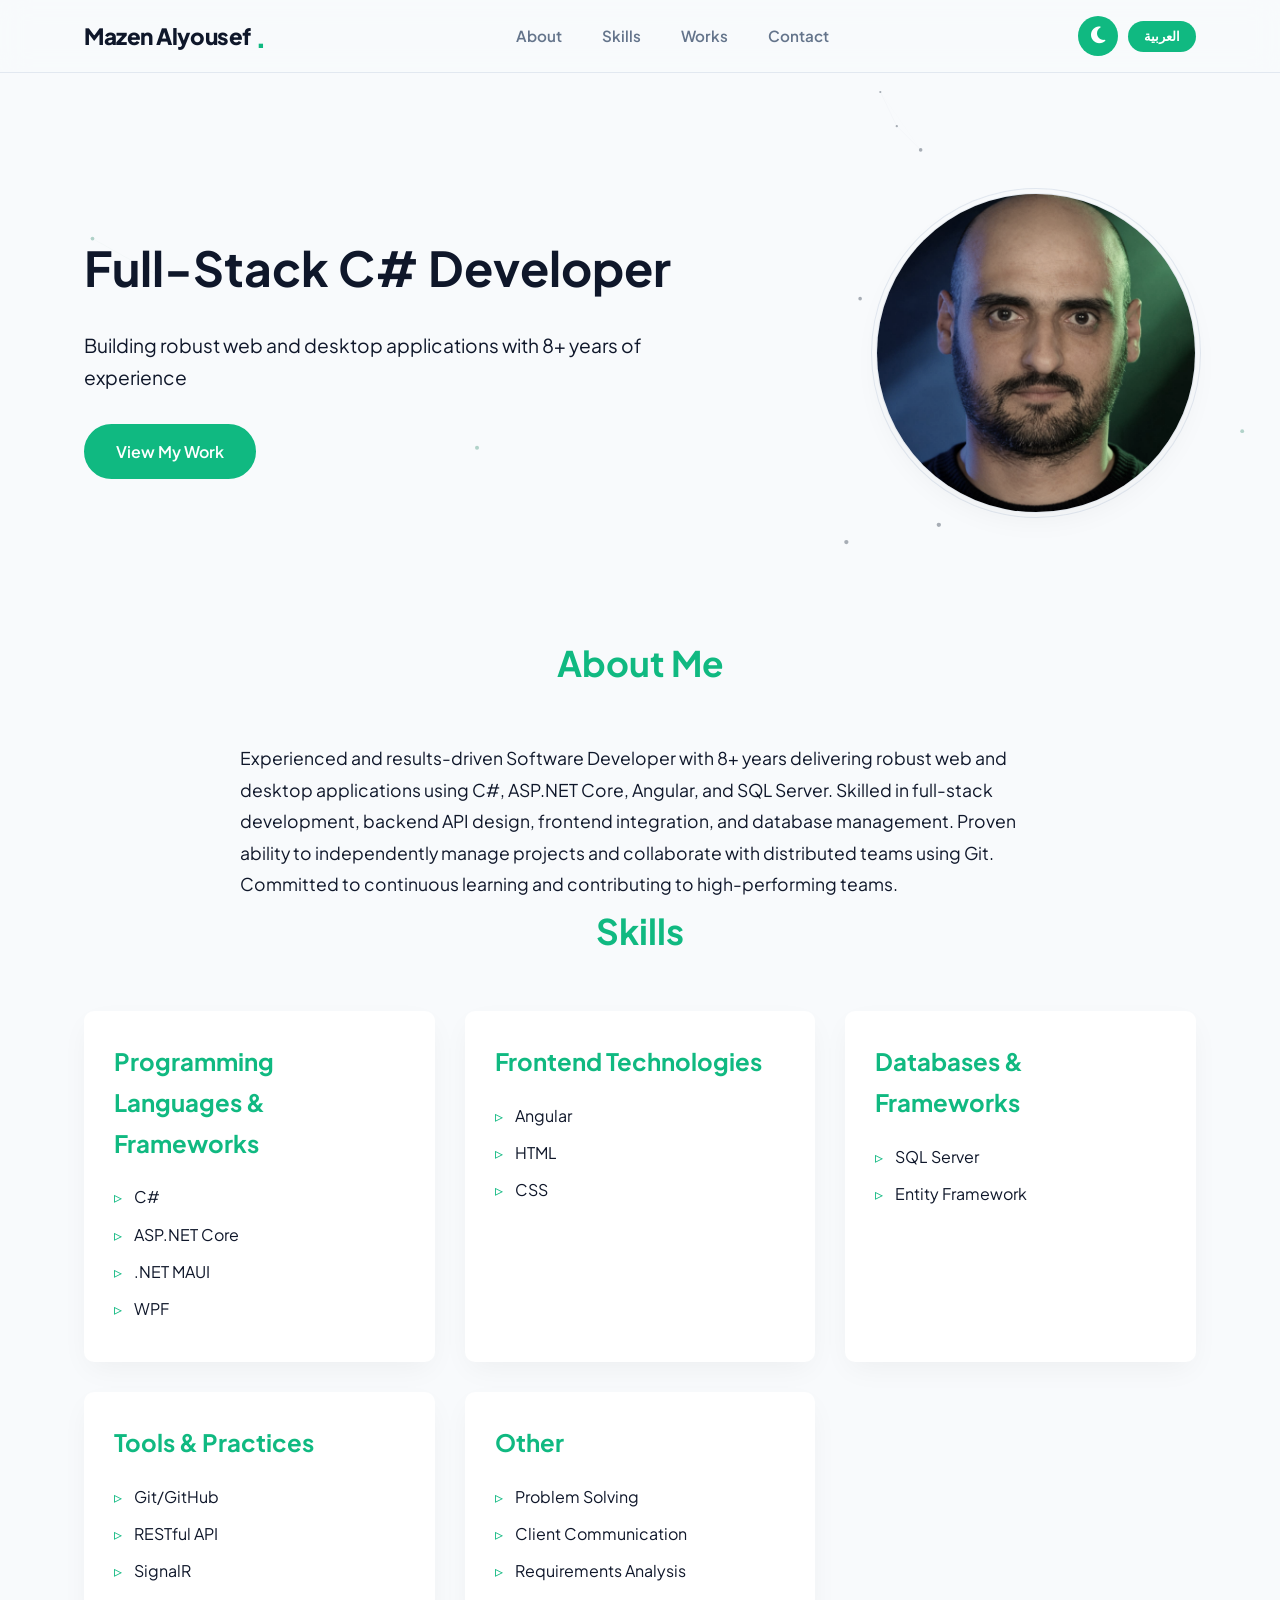
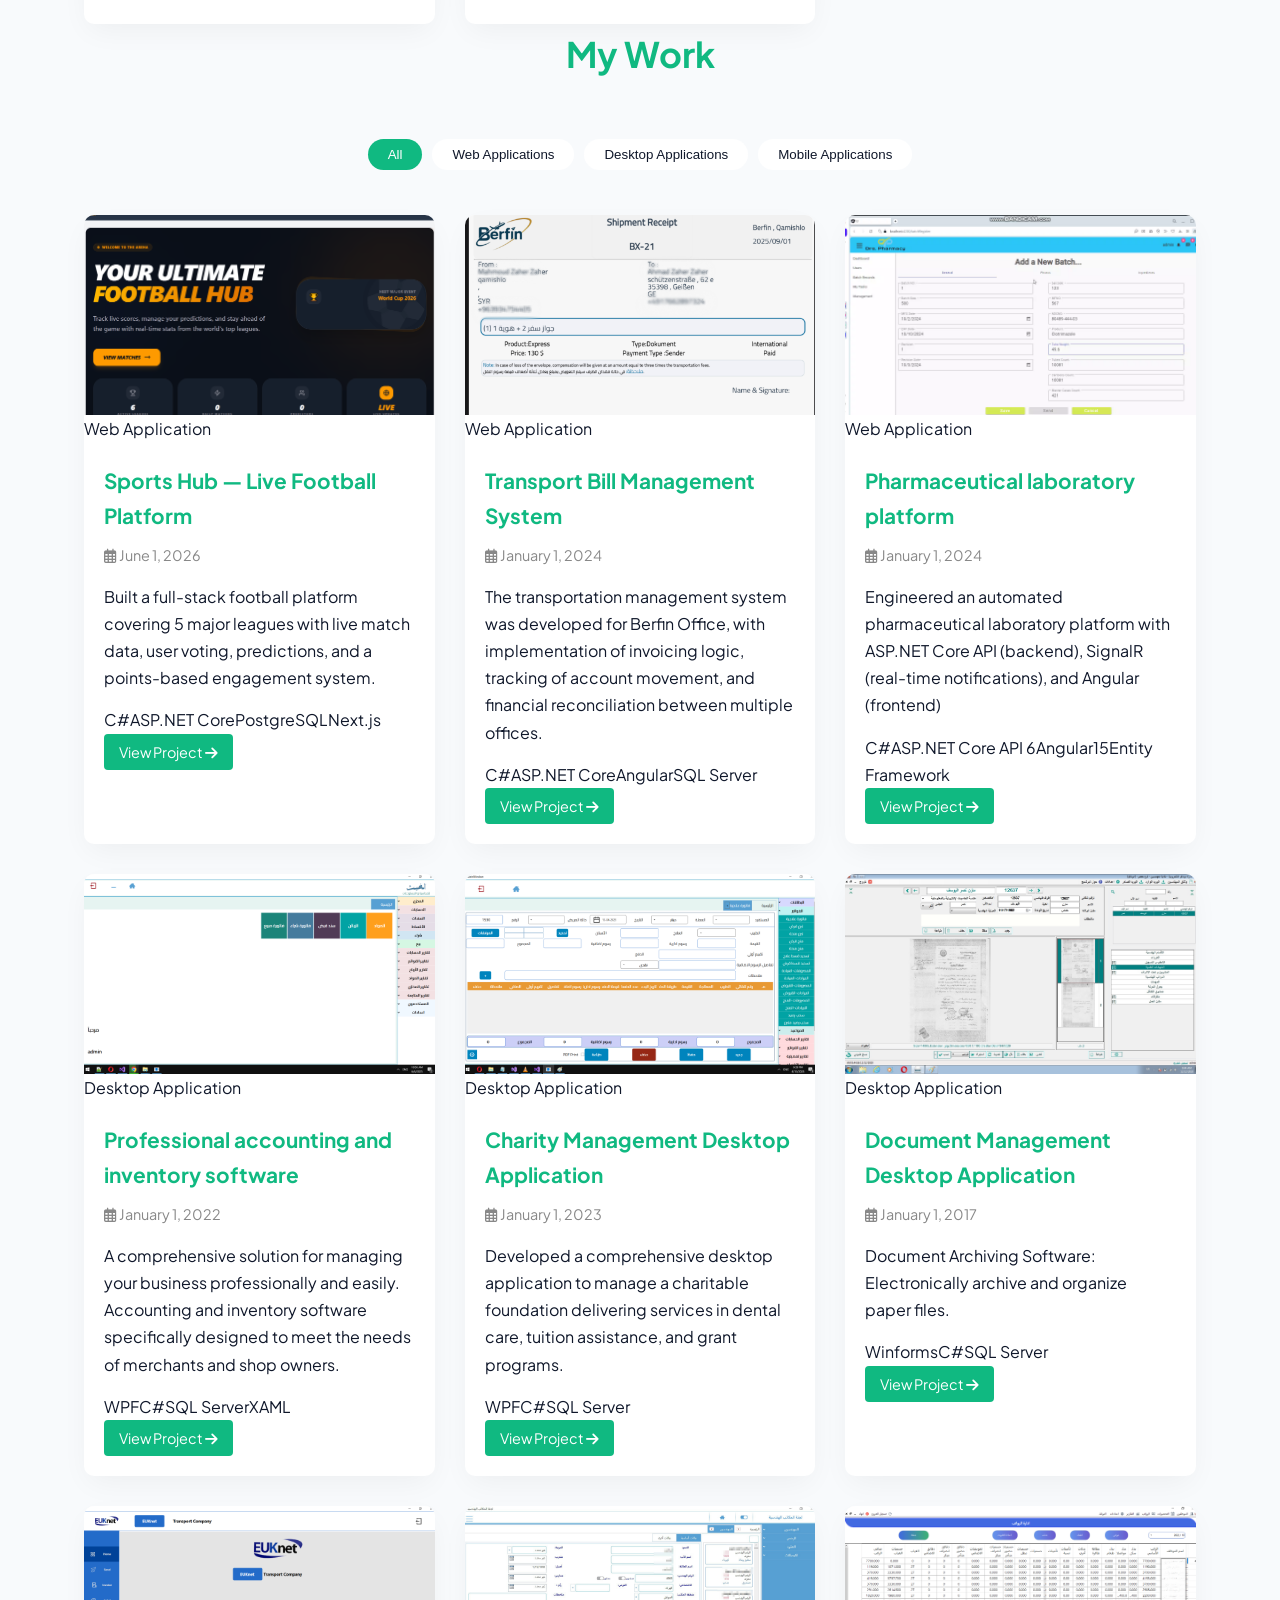
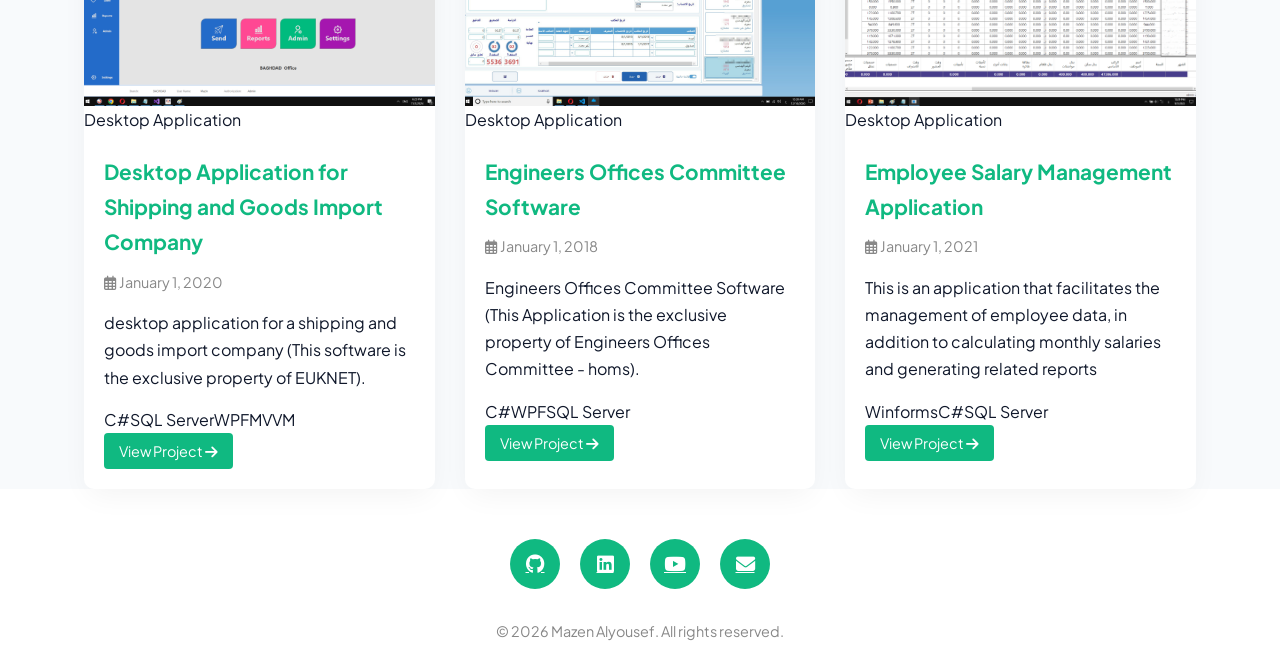
==== index.html @ de5d07af "Initial commit for updated portfolio" ====
<!DOCTYPE html>
<html lang="en">
<head>
    <meta charset="UTF-8">
    <meta name="viewport" content="width=device-width, initial-scale=1.0">
    <title data-i18n="heroTitle">Mazen Alyousef | C# Developer Portfolio</title>
    <link rel="preconnect" href="https://fonts.googleapis.com">
    <link rel="preconnect" href="https://fonts.gstatic.com" crossorigin>
    <link href="https://fonts.googleapis.com/css2?family=Cairo:wght@400;500;600;700;800&family=Plus+Jakarta+Sans:wght@400;500;600;700;800&display=swap" rel="stylesheet">
    <link rel="stylesheet" href="https://cdnjs.cloudflare.com/ajax/libs/font-awesome/6.4.0/css/all.min.css">
    <link rel="stylesheet" href="css/styles.css">
</head>
<body>
    <!-- Header & Navigation -->
    <header>
        <div class="container">
            <nav>
                <a href="#" class="logo" data-i18n="logoName">Mazen Alyousef</a>

                 <!-- Mobile Menu Button -->
                <button class="mobile-menu-btn" id="mobileMenuBtn" aria-label="Toggle menu" aria-expanded="false">
                    <i class="fas fa-bars"></i>
                </button>
                <!-- Mobile Menu Overlay -->
                <div class="mobile-menu-overlay" id="mobileMenuOverlay"></div>
    

                <ul class="nav-links" id="navLinks">

                       <!-- Close button inside mobile menu -->
                        <li class="mobile-menu-header">
                            <button class="mobile-close-btn" id="mobileCloseBtn" aria-label="Close menu">
                                <i class="fas fa-times"></i>
                            </button>
                        </li>
                    <li><a href="#about" data-i18n="navAbout">About</a></li>
                    <li><a href="#skills" data-i18n="navSkills">Skills</a></li>
                    <li><a href="#works" data-i18n="navWorks">Works</a></li>
                    <li><a href="#contact" data-i18n="navContact">Contact</a></li>
                </ul>
                <div class="nav-controls">
                    <button class="theme-toggle" id="themeToggle" aria-label="Toggle theme">
                        <i class="fas fa-moon"></i>
                    </button>
                    <button class="language-toggle" id="languageToggle">العربية</button>
                </div>
               
            </nav>
        </div>
    </header>

    <!-- Hero Section -->
    <section class="hero">
        <canvas class="hero-particles" aria-hidden="true"></canvas>
        <div class="container">
            <div class="hero-layout">
                <div class="hero-content">
                    <h1 data-i18n="heroTitle">Full-Stack C# Developer</h1>
                    <p data-i18n="heroSubtitle">Building robust web and desktop applications with 8+ years of experience</p>
                    <a href="#works" class="btn" data-i18n="heroButton">View My Work</a>
                </div>
                <div class="hero-portrait" aria-hidden="true">
                    <div class="portrait-frame">
                        <img src="images/hero-portrait.jpg" alt="" class="portrait-img" loading="lazy">
                    </div>
                </div>
            </div>
        </div>
    </section>

    <!-- About Section -->
    <section class="section" id="about">
        <div class="container">
            <h2 class="section-title" data-i18n="aboutTitle">About Me</h2>
            <div class="about-content">
                <p data-i18n="aboutText">Experienced and results-driven Software Developer...</p>
            </div>
        </div>
    </section>
    <!-- Skills Section -->
    <section class="section" id="skills">
        <div class="container">
            <h2 class="section-title">Skills</h2>
            <div class="skills-container">
                <div class="skill-category">
                    <h3  data-i18n="programmingTitle">Programming Languages & Frameworks</h3>
                    <ul class="skill-list">
                        <li>C#</li>
                        <li>ASP.NET Core</li>
                        <li>.NET MAUI</li>
                        <li>WPF</li>
                    </ul>
                </div>
                <div class="skill-category">
                    <h3 data-i18n="frontendTitle">Frontend Technologies</h3>
                    <ul class="skill-list">
                        <li>Angular</li>
                        <li>HTML</li>
                        <li>CSS</li>
                    </ul>
                </div>
                <div class="skill-category">
                    <h3 data-i18n="databasesTitle">Databases & Frameworks</h3>
                    <ul class="skill-list">
                        <li>SQL Server</li>
                        <li>Entity Framework</li>
                    </ul>
                </div>
                <div class="skill-category">
                    <h3 data-i18n="toolsTitle">Tools & Practices</h3>
                    <ul class="skill-list">
                        <li>Git/GitHub</li>
                        <li>RESTful API</li>
                        <li>SignalR</li>
                    </ul>
                </div>
                <div class="skill-category">
                    <h3 data-i18n="otherTitle">Other</h3>
                    <ul class="skill-list">
                        <li>Problem Solving</li>
                        <li>Client Communication</li>
                        <li>Requirements Analysis</li>
                    </ul>
                </div>
            </div>
        </div>
    </section>

    <!-- Works Section -->
    <section class="section" id="works">
        <div class="container">
            <h2 class="section-title" data-i18n="worksTitle">My Work</h2>
            <div class="works-filter">
                <button class="filter-btn active" data-filter="all" data-i18n="filterAll">All</button>
                <button class="filter-btn" data-filter="web"  data-i18n="filterWeb">Web Applications</button>
                <button class="filter-btn" data-filter="desktop" data-i18n="filterDesktop">Desktop Applications</button>
                <button class="filter-btn" data-filter="mobile" data-i18n="filterMobile">Mobile Applications</button>
            </div>
            <div class="works-grid" id="worksGrid">
                <!-- Works will be dynamically loaded here -->
            </div>
        </div>
    </section>

    <!-- Footer -->
    <footer id="contact">
        <div class="container">
            <div class="social-links">
                <a href="https://github.com/mazinalyousef" class="social-link"><i class="fab fa-github"></i></a>
                <a href="https://www.linkedin.com/in/mazin-alyousef" class="social-link"><i class="fab fa-linkedin"></i></a>
                <a href="https://www.youtube.com/@mazinalyousef5814" class="social-link"><i class="fab fa-youtube"></i></a>
                <a href="https://mail.google.com/mail/?view=cm&fs=1&to=mazin.alyousef@gmail.com"
                target="_blank"
                rel="noopener"
                class="social-link">
                 <i class="fas fa-envelope"></i>
             </a>
            </div>
            <p class="copyright">&copy; 2026 Mazen Alyousef. All rights reserved.</p>
        </div>
    </footer>

    <!-- Scripts: -->
    <script src="js/data.js"></script>
    <script src="js/languages.js"></script>
    <script src="js/common.js"></script>
    <script src="js/helpers.js"></script>
    <script src="js/index.js"></script>
    <script src="js/hero-particles.js"></script>
</body>
</html>
---- css/styles.css ----
:root {
    --primary-color: #10b981;
    --primary-dark: #059669;
    --primary-light: #34d399;
    --primary-glow: rgba(16, 185, 129, 0.15);
    --primary-gradient: linear-gradient(135deg, #10b981 0%, #059669 100%);
    
    --text-color: #0f172a;
    --text-muted: #64748b;
    --bg-color: #f8fafc;
    --card-bg: #ffffff;
    --border-color: #e2e8f0;
    --tag-bg: #f1f5f9;
    
    --shadow-sm: 0 1px 3px rgba(0, 0, 0, 0.05);
    --shadow: 0 10px 30px -5px rgba(0, 0, 0, 0.05);
    --shadow-hover: 0 20px 40px -10px rgba(16, 185, 129, 0.15);
    
    --transition: all 0.3s cubic-bezier(0.16, 1, 0.3, 1);
    --font-primary: 'Plus Jakarta Sans', -apple-system, BlinkMacSystemFont, 'Segoe UI', Roboto, sans-serif;
    --font-arabic: 'Cairo', 'Segoe UI', sans-serif;
}

.dark-theme {
    --primary-color: #10b981;
    --primary-dark: #059669;
    --primary-light: #6ee7b7;
    --primary-glow: rgba(16, 185, 129, 0.22);
    --primary-gradient: linear-gradient(135deg, #10b981 0%, #047857 100%);
    
    --text-color: #f8fafc;
    --text-muted: #94a3b8;
    --bg-color: #0b0f19;
    --card-bg: #111827;
    --border-color: rgba(255, 255, 255, 0.08);
    --tag-bg: #1e293b;
    
    --shadow-sm: 0 1px 3px rgba(0, 0, 0, 0.3);
    --shadow: 0 10px 30px -5px rgba(0, 0, 0, 0.4);
    --shadow-hover: 0 20px 40px -10px rgba(16, 185, 129, 0.25);
}

* {
    margin: 0;
    padding: 0;
    box-sizing: border-box;
}

html {
    scroll-behavior: smooth;
}

body {
    font-family: var(--font-primary);
    line-height: 1.7;
    color: var(--text-color);
    background-color: var(--bg-color);
    transition: background-color 0.3s ease, color 0.3s ease;
    overflow-x: hidden;
    -webkit-font-smoothing: antialiased;
}

[dir="rtl"] body {
    font-family: var(--font-arabic);
}

.container {
    width: 90%;
    max-width: 1200px;
    margin: 0 auto;
    padding: 0 20px;
}

/* Header & Navigation */
header {
    background-color: rgba(248, 250, 252, 0.82);
    backdrop-filter: blur(14px);
    -webkit-backdrop-filter: blur(14px);
    border-bottom: 1px solid var(--border-color);
    position: sticky;
    top: 0;
    z-index: 100;
    transition: var(--transition);
}

.dark-theme header {
    background-color: rgba(11, 15, 25, 0.82);
}

nav {
    display: flex;
    justify-content: space-between;
    align-items: center;
    padding: 16px 0;
}

.logo {
    font-size: 1.4rem;
    font-weight: 800;
    color: var(--text-color);
    text-decoration: none;
    letter-spacing: -0.02em;
    display: inline-flex;
    align-items: center;
    gap: 4px;
    transition: var(--transition);
}

.logo::after {
    content: '.';
    color: var(--primary-color);
    font-size: 1.8rem;
    line-height: 0;
}

.logo:hover {
    color: var(--primary-color);
}

.nav-links {
    display: flex;
    list-style: none;
    align-items: center;
    gap: 8px;
}

.nav-links li {
    margin-left: 0;
}

.nav-links a {
    text-decoration: none;
    color: var(--text-muted);
    font-weight: 600;
    font-size: 0.95rem;
    padding: 8px 16px;
    border-radius: 8px;
    transition: var(--transition);
    position: relative;
}

.nav-links a:hover {
    color: var(--primary-color);
    background-color: var(--primary-glow);
}

/* Theme Toggle */
.theme-toggle {
    background: var(--primary-color);
    color: white;
    border: none;
    width: 40px;
    height: 40px;
    border-radius: 50%;
    cursor: pointer;
    display: flex;
    align-items: center;
    justify-content: center;
    font-size: 1.2rem;
    transition: var(--transition);
}

.theme-toggle:hover {
    background: var(--primary-dark);
    transform: scale(1.1);
}

/* Language Toggle */
.nav-controls {
    display: flex;
    align-items: center;
    gap: 10px;
}

.language-toggle {
    background: var(--primary-color);
    color: white;
    border: none;
    padding: 8px 16px;
    border-radius: 20px;
    cursor: pointer;
    font-weight: 600;
    transition: var(--transition);
}

.language-toggle:hover {
    background: var(--primary-dark);
}

/* Hero Section */
.hero {
    position: relative;
    padding: 100px 0;
    text-align: center;
    background: 
        var(--bg-color),
        radial-gradient(ellipse 80% 60% at 50% 0%, transparent 40%, color-mix(in srgb, var(--text-color) 5%, transparent) 100%),
        url("data:image/svg+xml,%3Csvg viewBox='0 0 40 40' xmlns='http://www.w3.org/2000/svg'%3E%3Cfilter id='n'%3E%3CfeTurbulence type='fractalNoise' baseFrequency='0.9' numOctaves='3' stitchTiles='stitch'/%3E%3C/filter%3E%3Crect width='100%25' height='100%25' filter='url(%23n)' opacity='0.04'/%3E%3C/svg%3E");
    background-blend-mode: normal, normal, overlay;
    background-size: auto, cover, 200px 200px;
    color: var(--text-color);
    overflow: hidden;
}

.hero-particles {
    position: absolute;
    inset: 0;
    width: 100%;
    height: 100%;
    pointer-events: none;
    z-index: 0;
}

.hero .container {
    position: relative;
    z-index: 1;
}

.hero-layout {
    display: flex;
    flex-direction: column;
    align-items: center;
    gap: 40px;
    text-align: center;
}

.hero-content {
    max-width: 720px;
}

.hero h1 {
    font-size: 3rem;
    margin-bottom: 20px;
}

.hero p {
    font-size: 1.2rem;
    max-width: 800px;
    margin: 0 auto 30px;
}

/* Portrait Frame */
.hero-portrait {
    display: none;
    flex-shrink: 0;
}

.portrait-frame {
    width: 220px;
    height: 220px;
    border-radius: 50%;
    overflow: hidden;
    background: var(--card-bg);
    border: 1px solid var(--border-color);
    box-shadow: 
        var(--shadow),
        0 0 0 4px var(--bg-color),
        0 0 0 5px var(--border-color);
    position: relative;
}

.portrait-frame::before {
    content: '';
    position: absolute;
    inset: -2px;
    border-radius: 50%;
    background: linear-gradient(135deg, 
        color-mix(in srgb, var(--primary-color) 15%, transparent) 0%, 
        transparent 50%,
        color-mix(in srgb, var(--primary-color) 8%, transparent) 100%);
    z-index: -1;
    opacity: 0.6;
    pointer-events: none;
}

.portrait-img {
    width: 100%;
    height: 100%;
    object-fit: cover;
    display: block;
    filter: sepia(45%) contrast(1.02);
    transition: filter 0.4s ease;
}

@media (hover: hover) {
    .portrait-frame:hover .portrait-img,
    .portrait-frame:focus-within .portrait-img {
        filter: sepia(0%) contrast(1);
    }
}

.portrait-img:focus-visible {
    filter: sepia(0%) contrast(1);
}

/* Desktop: side-by-side layout */
@media (min-width: 992px) {
    .hero {
        text-align: left;
        padding: 120px 0;
    }
    
    .hero-layout {
        flex-direction: row;
        justify-content: space-between;
        align-items: center;
        text-align: left;
        gap: 60px;
    }
    
    .hero-content {
        max-width: 640px;
        text-align: left;
    }
    
    .hero p {
        margin-left: 0;
        margin-right: auto;
    }
    
    .hero .btn {
        margin-left: 0;
    }
    
    .hero-portrait {
        display: block;
        order: 2;
    }
    
    .hero-content {
        order: 1;
    }
    
    .portrait-frame {
        width: 280px;
        height: 280px;
    }
}

/* Large desktop */
@media (min-width: 1200px) {
    .portrait-frame {
        width: 320px;
        height: 320px;
    }
}

/* Mobile adjustments */
@media (max-width: 768px) {
    .hero {
        padding: 80px 0;
    }
    
    .hero h1 {
        font-size: 2.2rem;
    }
    
    .hero p {
        font-size: 1rem;
    }
    
    .portrait-frame {
        width: 180px;
        height: 180px;
    }
}

.btn {
    display: inline-block;
    background-color: var(--primary-color);
    color: white;
    padding: 12px 30px;
    border-radius: 30px;
    text-decoration: none;
    font-weight: 600;
    transition: var(--transition);
    border: 2px solid var(--primary-color);
}

.btn:hover {
    background-color: var(--primary-dark);
    border-color: var(--primary-dark);
    color: white;
    transform: translateY(-2px);
    box-shadow: var(--shadow-hover);
}
}

/* Section Styles */
.section {
    padding: 80px 0;
}

.section-title {
    text-align: center;
    margin-bottom: 50px;
    font-size: 2.2rem;
    color: var(--primary-color);
}

/* Skills Section */
.skills-container {
    display: grid;
    grid-template-columns: repeat(auto-fit, minmax(300px, 1fr));
    gap: 30px;
}

.skill-category {
    background-color: var(--card-bg);
    padding: 30px;
    border-radius: 10px;
    box-shadow: var(--shadow);
    transition: var(--transition);
}

.skill-category:hover {
    transform: translateY(-5px);
}

.skill-category h3 {
    color: var(--primary-color);
    margin-bottom: 20px;
    font-size: 1.5rem;
}

.skill-list {
    list-style: none;
}

.skill-list li {
    margin-bottom: 10px;
    padding-left: 20px;
    position: relative;
}

.skill-list li:before {
    content: "▹";
    position: absolute;
    left: 0;
    color: var(--primary-color);
}

/* Works Section */
.works-filter {
    display: flex;
    justify-content: center;
    flex-wrap: wrap;
    margin-bottom: 40px;
}

.filter-btn {
    background: var(--card-bg);
    border: none;
    padding: 8px 20px;
    margin: 5px;
    border-radius: 30px;
    cursor: pointer;
    transition: var(--transition);
    color: var(--text-color);
}

.filter-btn.active, .filter-btn:hover {
    background: var(--primary-color);
    color: white;
}

.works-grid {
    display: grid;
    grid-template-columns: repeat(auto-fill, minmax(350px, 1fr));
    gap: 30px;
}

.work-card {
    background-color: var(--card-bg);
    border-radius: 10px;
    overflow: hidden;
    box-shadow: var(--shadow);
    transition: var(--transition);
}

.work-card:hover {
    transform: translateY(-5px);
}

.work-img {
    width: 100%;
    height: 200px;
    object-fit: cover;
    background-color: #f0f0f0;
    display: flex;
    align-items: center;
    justify-content: center;
    color: #666;
}

.dark-theme .work-img {
    background-color: #2a2a2a;
}

.work-content {
    padding: 20px;
}

.work-title {
    font-size: 1.3rem;
    margin-bottom: 10px;
    color: var(--primary-color);
}

.work-date {
    color: #888;
    font-size: 0.9rem;
    margin-bottom: 15px;
}

.work-description {
    margin-bottom: 15px;
}

.work-links {
    display: flex;
    gap: 10px;
}

.work-link {
    display: inline-block;
    padding: 6px 15px;
    background-color: var(--primary-color);
    color: white;
    text-decoration: none;
    border-radius: 4px;
    font-size: 0.9rem;
    transition: var(--transition);
}

.work-link:hover {
    background-color: var(--primary-dark);
}

/* Footer */
footer {
    background-color: var(--card-bg);
    padding: 50px 0 20px;
    text-align: center;
}

.social-links {
    display: flex;
    justify-content: center;
    gap: 20px;
    margin-bottom: 30px;
}

.social-link {
    display: inline-flex;
    align-items: center;
    justify-content: center;
    width: 50px;
    height: 50px;
    background-color: var(--primary-color);
    color: white;
    border-radius: 50%;
    font-size: 1.2rem;
    transition: var(--transition);
}

.social-link:hover {
    background-color: var(--primary-dark);
    transform: translateY(-3px);
}

.copyright {
    margin-top: 20px;
    color: #888;
    font-size: 0.9rem;
}

/* About Section */
.about-content {
    max-width: 800px;
    margin: 0 auto;
    font-size: 1.1rem;
    line-height: 1.8;
}

/* ==================== */
/* MOBILE MENU - FIXED */
/* ==================== */

/* Mobile Menu Button */
.mobile-menu-btn {
    display: none;
    background: none;
    border: none;
    color: var(--text-color);
    font-size: 1.5rem;
    cursor: pointer;
    width: 44px;
    height: 44px;
    align-items: center;
    justify-content: center;
    z-index: 1001;
    transition: var(--transition);
}

.mobile-menu-btn:hover {
    color: var(--primary-color);
}

/* Mobile Menu Overlay */
.mobile-menu-overlay {
    display: none;
    position: fixed;
    top: 0;
    left: 0;
    width: 100%;
    height: 100vh;
    background-color: rgba(0, 0, 0, 0.5);
    backdrop-filter: blur(3px);
    z-index: 999;
    opacity: 0;
    transition: opacity 0.3s ease;
}

.mobile-menu-overlay.active {
    display: block;
    opacity: 1;
}

/* Mobile Navigation Menu */
@media (max-width: 768px) {
    .mobile-menu-btn {
        display: flex;
    }
    
    .nav-links {
        position: fixed;
        top: 0;
        left: 0;
        width: 100%;
        height: 100vh;
        background-color: var(--bg-color);
        flex-direction: column;
        justify-content: center;
        align-items: center;
        transform: translateX(-100%);
        transition: transform 0.3s cubic-bezier(0.4, 0, 0.2, 1);
        z-index: 1000;
        padding: 0;
        margin: 0;
        list-style: none;
        visibility: hidden;
        opacity: 0;
    }
    
    .nav-links.active {
        transform: translateX(0);
        visibility: visible;
        opacity: 1;
    }
    
    /* Mobile Menu Header with Close Button */
    .mobile-menu-header {
        display: flex;
        justify-content: flex-end;
        width: 100%;
        padding: 20px;
        margin-bottom: 20px;
    }
    
    .mobile-close-btn {
        background: none;
        border: none;
        color: var(--text-color);
        font-size: 1.5rem;
        cursor: pointer;
        width: 44px;
        height: 44px;
        display: flex;
        align-items: center;
        justify-content: center;
        border-radius: 50%;
        transition: all 0.3s ease;
    }
    
    .mobile-close-btn:hover {
        background-color: var(--primary-color);
        color: white;
        transform: rotate(90deg);
    }
    
    .nav-links li {
        margin: 15px 0;
        width: 80%;
        text-align: center;
        opacity: 0;
        transform: translateY(20px);
        transition: opacity 0.3s ease, transform 0.3s ease;
    }
    
    .nav-links.active li {
        opacity: 1;
        transform: translateY(0);
    }
    
    /* Stagger animation for menu items */
    .nav-links.active li:nth-child(1) { transition-delay: 0.1s; }
    .nav-links.active li:nth-child(2) { transition-delay: 0.2s; }
    .nav-links.active li:nth-child(3) { transition-delay: 0.3s; }
    .nav-links.active li:nth-child(4) { transition-delay: 0.4s; }
    
    .nav-links a {
        display: block;
        padding: 15px 20px;
        font-size: 1.2rem;
        width: 100%;
        border-radius: 8px;
        transition: all 0.3s ease;
        color: var(--text-color) !important;
        text-decoration: none;
        font-weight: 500;
    }
    
    .nav-links a:hover,
    .nav-links a:focus {
        background-color: var(--primary-color);
        color: white !important;
        transform: scale(1.05);
    }
    
    /* Adjust nav-controls for mobile */
    .nav-controls {
        margin-left: auto;
        display: flex;
        align-items: center;
        gap: 10px;
    }
    
    .hero h1 {
        font-size: 2.2rem;
    }

    .hero p {
        font-size: 1rem;
    }

    .works-grid {
        grid-template-columns: 1fr;
    }
    
    .skills-container {
        grid-template-columns: 1fr;
    }
    
    /* Improve mobile touch targets */
    .nav-links a,
    .theme-toggle,
    .language-toggle,
    .mobile-menu-btn {
        min-height: 44px;
        min-width: 44px;
        display: flex;
        align-items: center;
        justify-content: center;
    }
    
    .language-toggle {
        padding: 0 15px;
    }
    
    /* Ensure proper spacing */
    nav {
        min-height: 70px;
        padding: 10px 0;
    }
}

/* Prevent body scroll when menu is open */
body.menu-open {
    overflow: hidden;
}

/* RTL Support */
[dir="rtl"] {
    text-align: right;
}

[dir="rtl"] .nav-links li {
    margin-left: 0;
    margin-right: 30px;
}

[dir="rtl"] .skill-list li {
    padding-left: 0;
    padding-right: 20px;
}

[dir="rtl"] .skill-list li:before {
    left: auto;
    right: 0;
}

[dir="rtl"] .social-links {
    direction: ltr; /* Keep social icons in original order */
}

/* RTL adjustments for nav controls */
[dir="rtl"] .nav-controls {
    direction: ltr;
}

/* RTL adjustments for mobile */
@media (max-width: 768px) {
    [dir="rtl"] .nav-links {
        left: auto;
        right: 0;
        transform: translateX(100%);
    }
    
    [dir="rtl"] .nav-links.active {
        transform: translateX(0);
    }
    
    [dir="rtl"] .nav-controls {
        margin-left: 0;
        margin-right: auto;
    }
    
    [dir="rtl"] .mobile-menu-header {
        justify-content: flex-start;
    }
}

/* Active navigation link styling */
.nav-links a.active {
    color: var(--primary-color);
    font-weight: 600;
    position: relative;
}

.nav-links a.active:after {
    content: '';
    position: absolute;
    bottom: -5px;
    left: 0;
    width: 100%;
    height: 2px;
    background-color: var(--primary-color);
    border-radius: 2px;
}

/* RTL adjustment for active nav link */
[dir="rtl"] .nav-links a.active:after {
    left: auto;
    right: 0;
}

/* Make sure text is visible in dark theme */
.dark-theme .nav-links a {
    color: #f0f0f0 !important;
}

.dark-theme .nav-links a:hover {
    color: white !important;
}
/* Quick fix: Hide mobile close button on desktop */
@media (min-width: 769px) {
    .mobile-menu-header,
    .mobile-close-btn {
        display: none !important;
    }
}
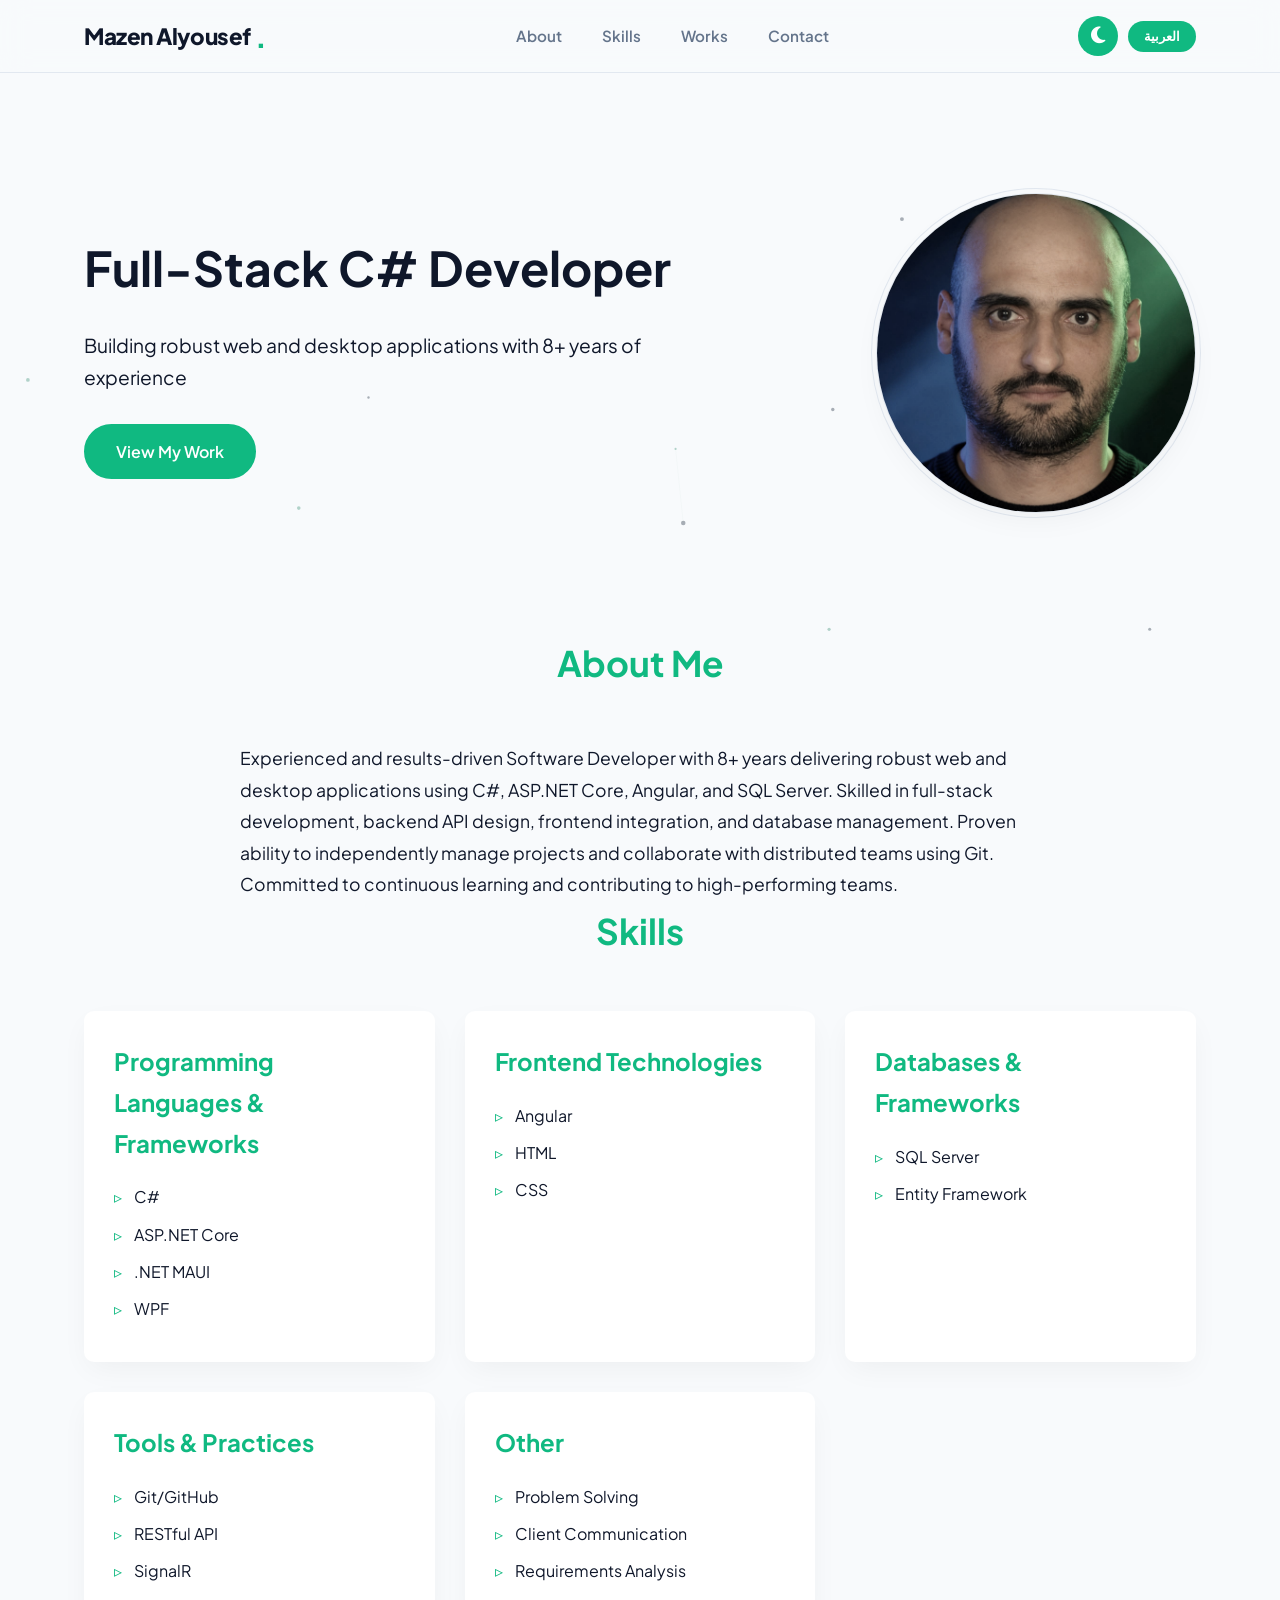
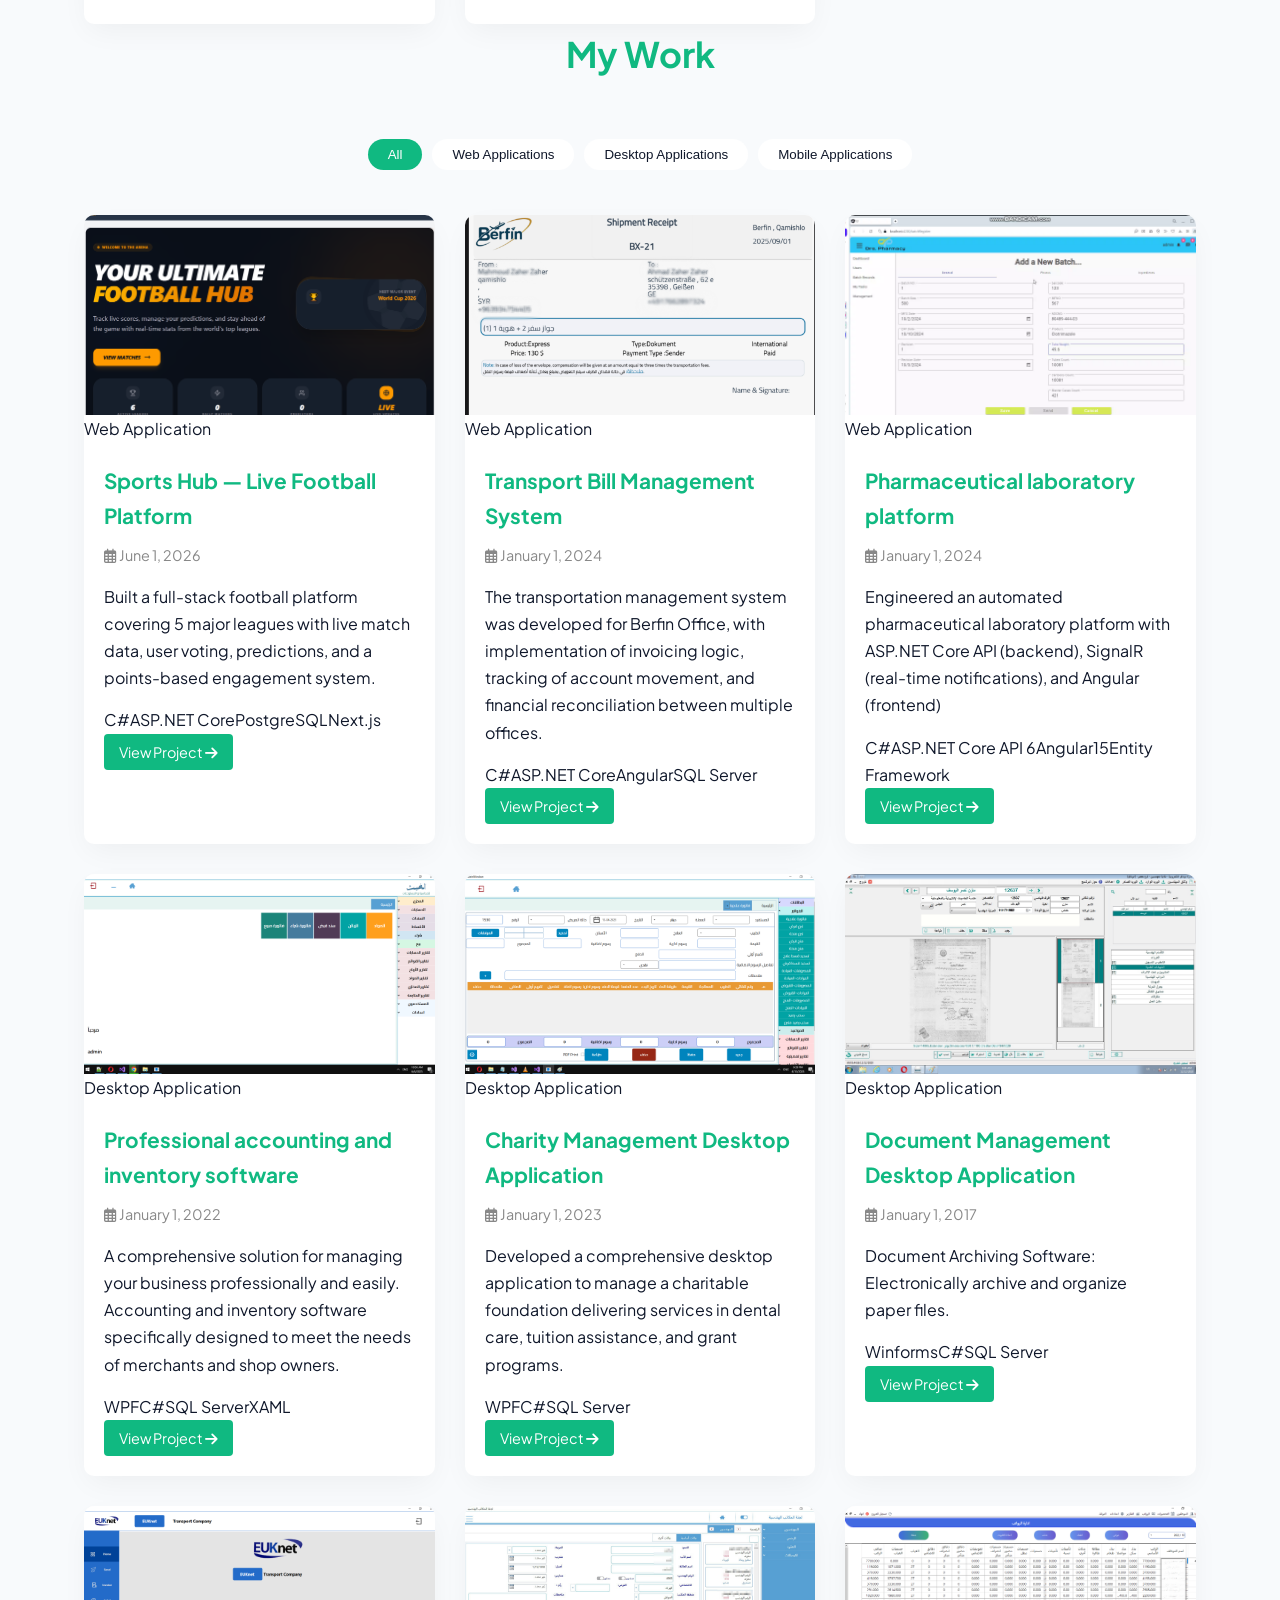
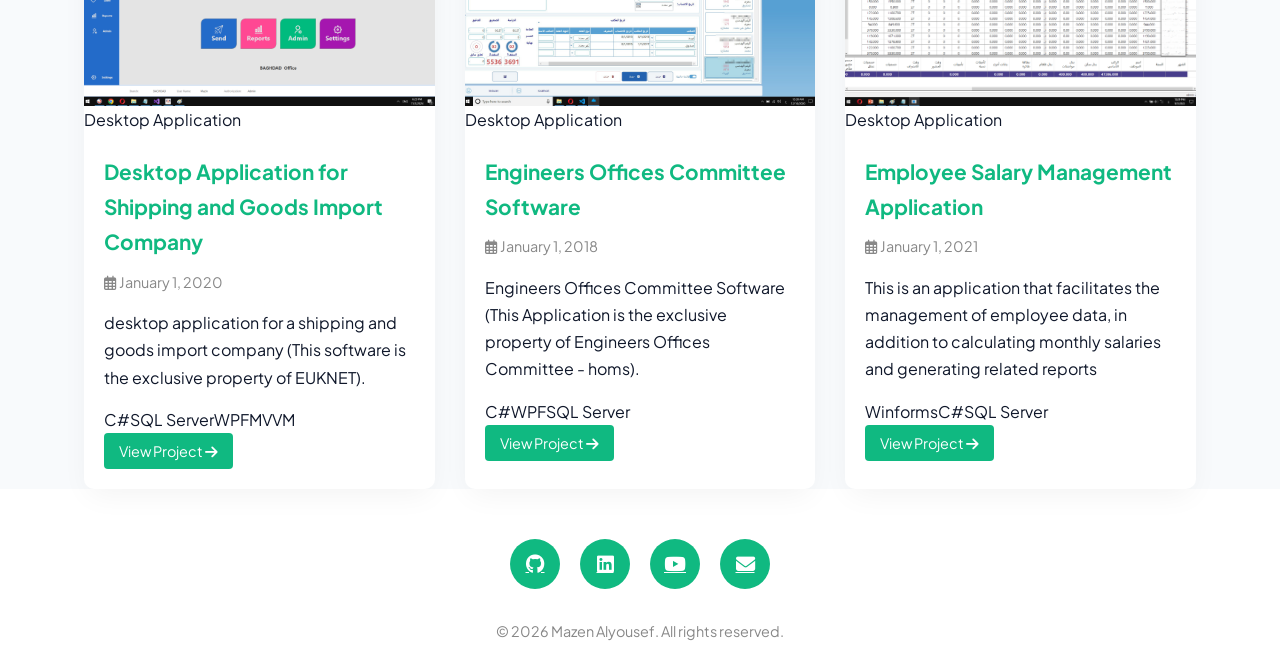
==== commit cdc579a1: "Update hero background, portrait effect, and portfolio styles" ====
--- a/index.html
+++ b/index.html
@@ -55,7 +55,7 @@
         <div class="container">
             <div class="hero-layout">
                 <div class="hero-content">
-                    <h1 data-i18n="heroTitle">Full-Stack C# Developer</h1>
+                    <h1 data-i18n="heroTitle">Full-Stack .NET C# Developer</h1>
                     <p data-i18n="heroSubtitle">Building robust web and desktop applications with 8+ years of experience</p>
                     <a href="#works" class="btn" data-i18n="heroButton">View My Work</a>
                 </div>
